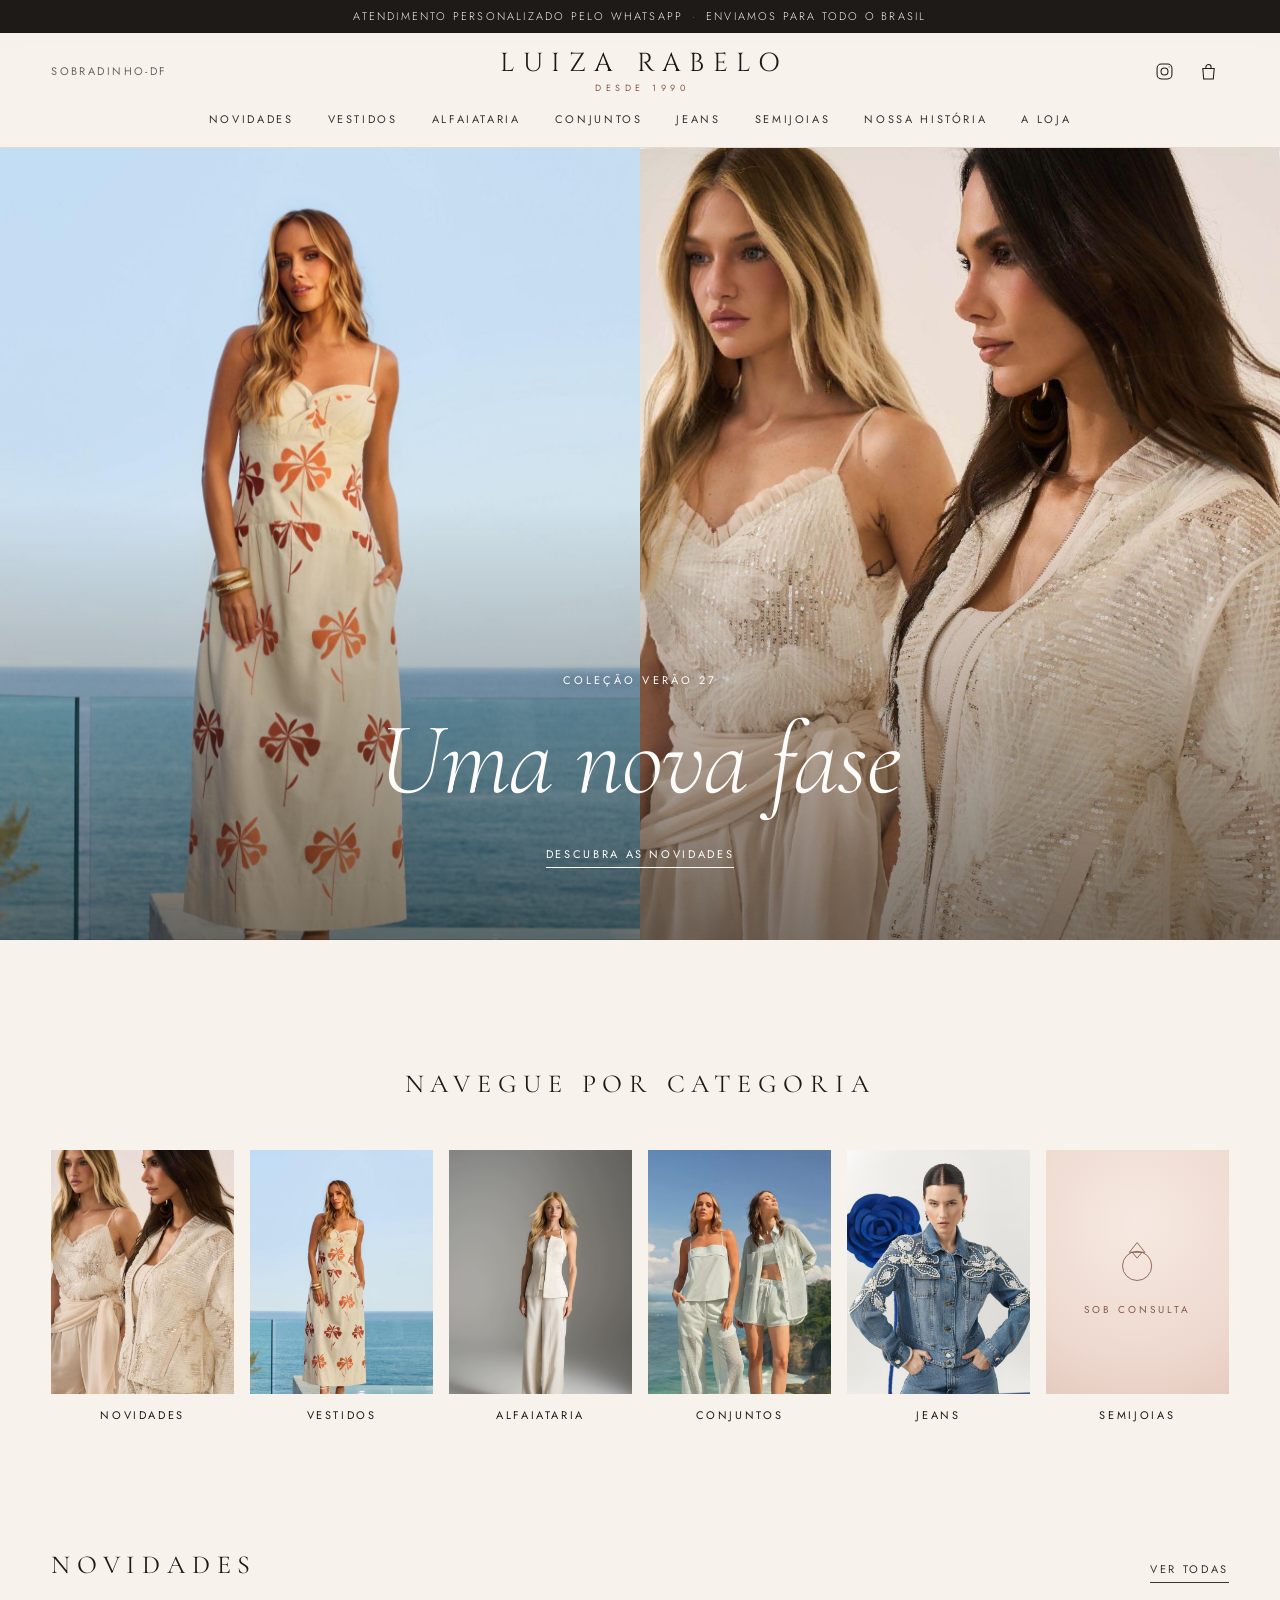
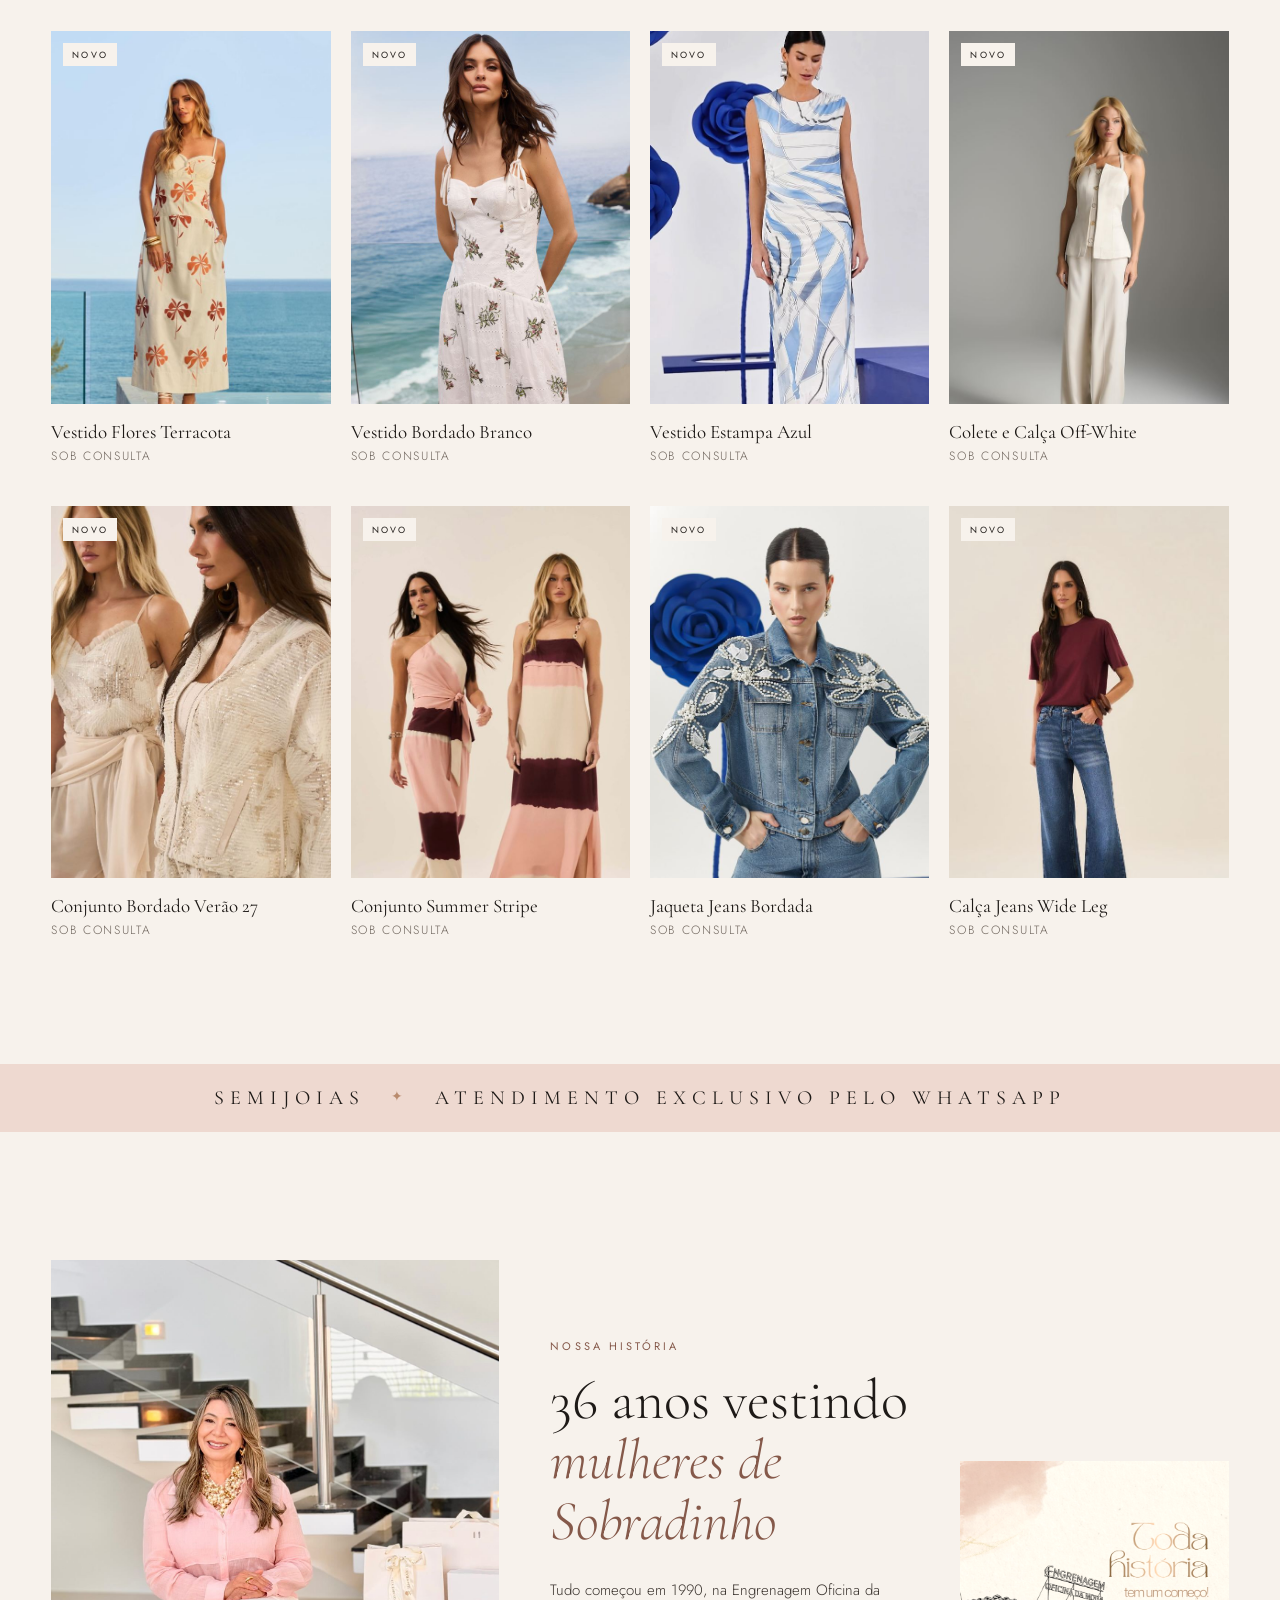
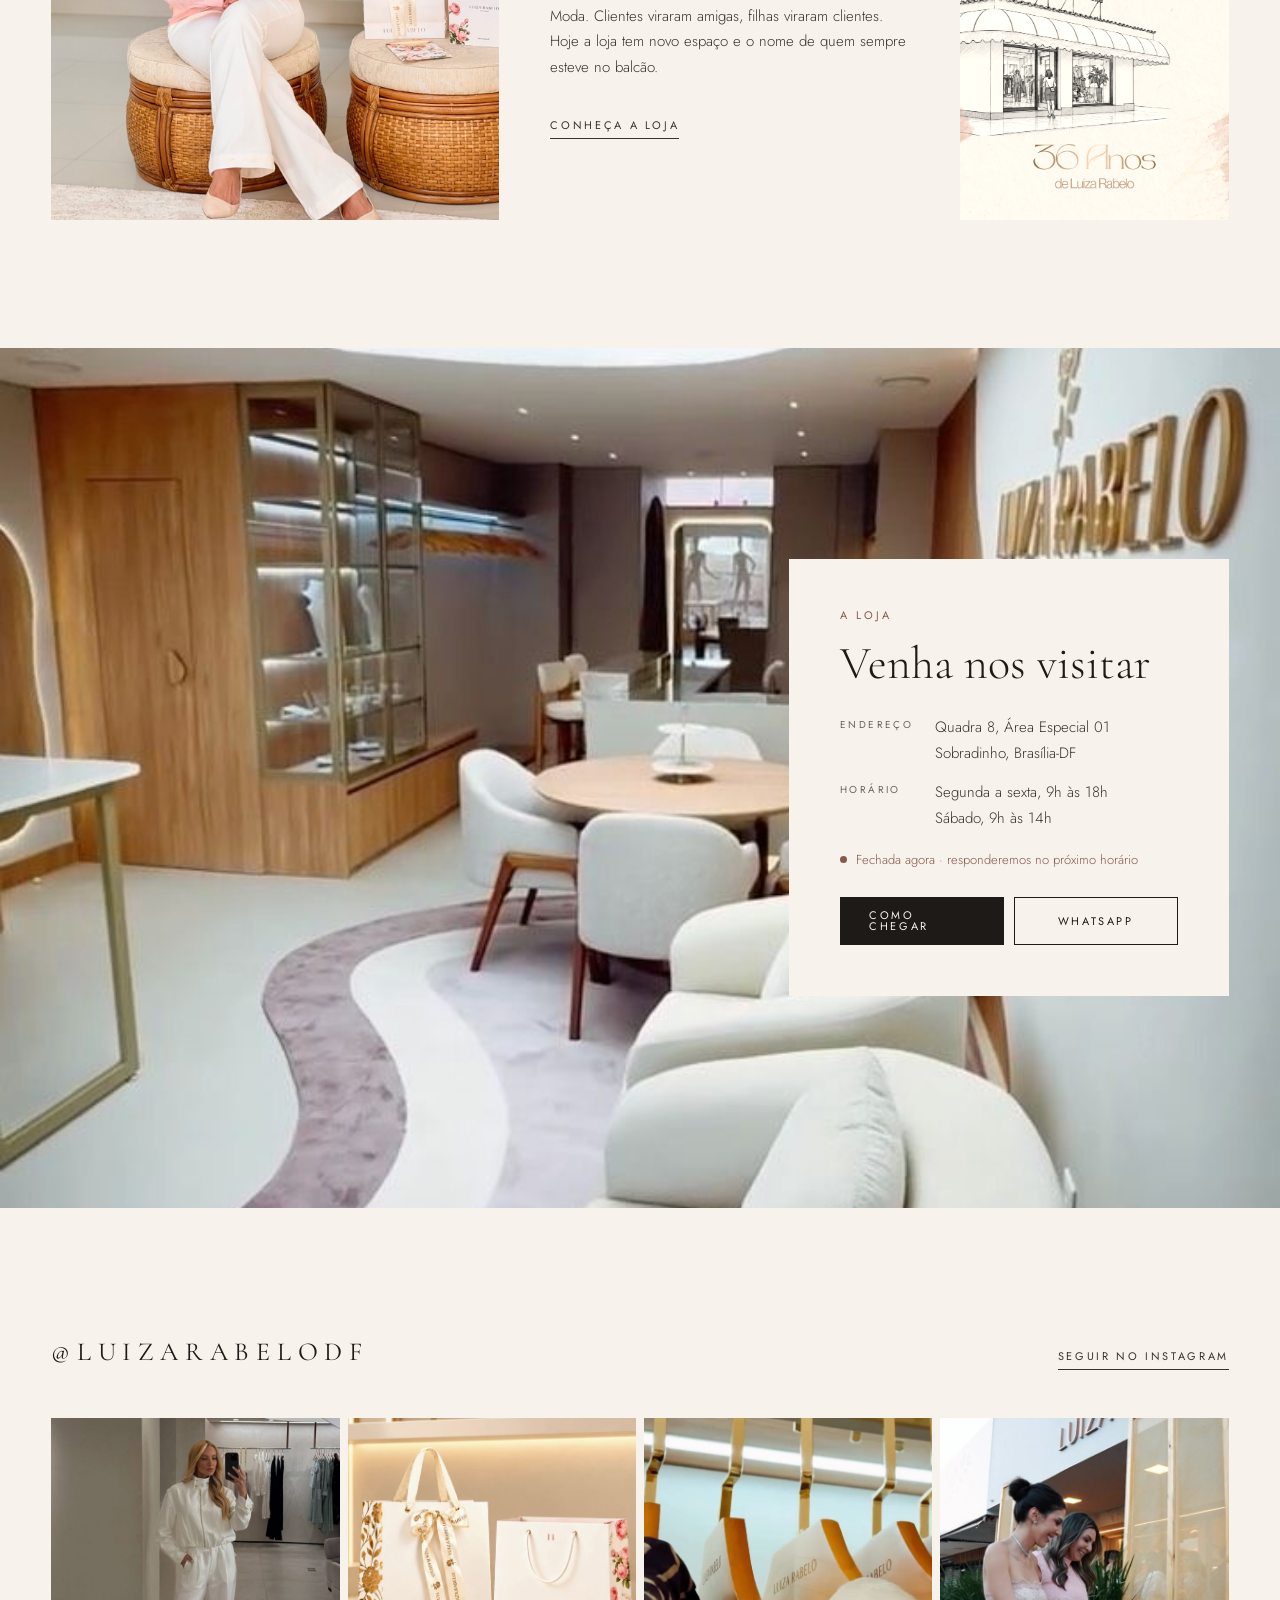
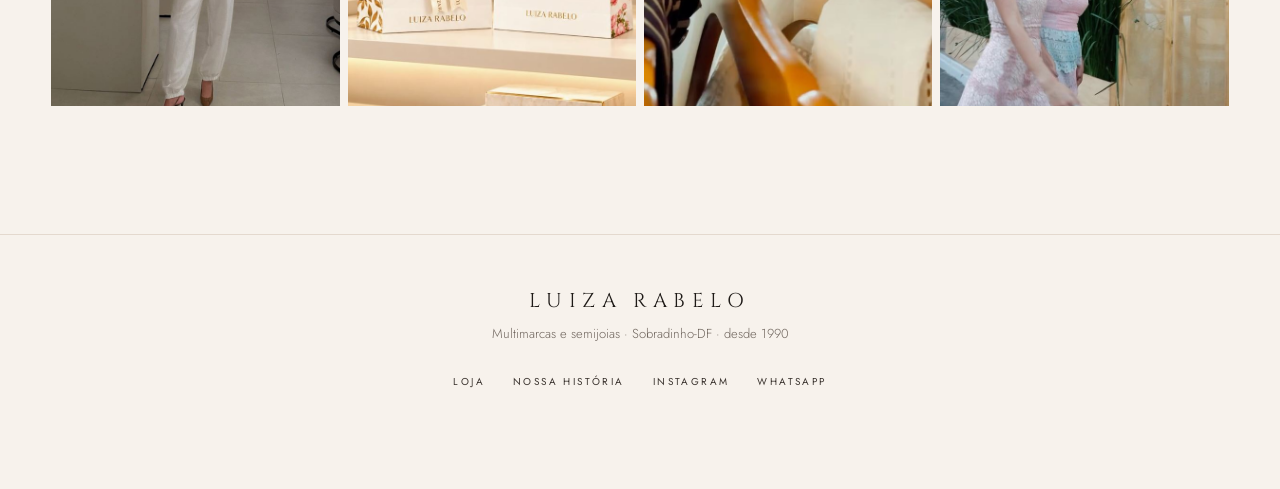
==== index.html @ 03921e7b "Site Luiza Rabelo: home, loja, produto e sacola via WhatsApp Co-Authored-By: Claude Opus 5.5 (1M con" ====
<!doctype html>
<html lang="pt-BR">
<head>
  <meta charset="utf-8">
  <meta name="viewport" content="width=device-width, initial-scale=1">
  <title>Luiza Rabelo · Moda feminina e semijoias em Sobradinho-DF</title>
  <meta name="description" content="Multimarcas de moda feminina e semijoias em Sobradinho-DF há 36 anos. Escolha suas peças e finalize com atendimento pelo WhatsApp. Enviamos para todo o Brasil.">
  <meta name="theme-color" content="#F7F2EC">
  <link rel="canonical" href="https://luiza-rabelo.vercel.app/">
  <meta property="og:type" content="website">
  <meta property="og:title" content="Luiza Rabelo · Uma nova fase, a mesma essência">
  <meta property="og:description" content="Moda feminina multimarcas e semijoias em Sobradinho-DF, desde 1990.">
  <meta property="og:url" content="https://luiza-rabelo.vercel.app/">
  <meta property="og:locale" content="pt_BR">
  <meta property="og:site_name" content="Luiza Rabelo">
  <meta property="og:image" content="https://luiza-rabelo.vercel.app/img/fotos/loja-interior-recepcao-logo-nova-fase.jpg">
  <meta property="og:image:alt" content="Recepção da loja Luiza Rabelo com o logo dourado na parede">
  <meta name="twitter:card" content="summary_large_image">
  <link rel="icon" href="img/favicon.svg" type="image/svg+xml">
  <link rel="apple-touch-icon" href="img/fotos/loja-interior-recepcao-logo-nova-fase-m.jpg">
  <link rel="preconnect" href="https://fonts.googleapis.com">
  <link rel="preconnect" href="https://fonts.gstatic.com" crossorigin>
  <link href="https://fonts.googleapis.com/css2?family=Cinzel:wght@400;500&family=Cormorant+Garamond:ital,wght@0,300;0,400;0,500;1,300;1,400&family=Jost:wght@300;400;500&display=swap" rel="stylesheet">
  <link rel="stylesheet" href="css/estilo.css">
  <script type="application/ld+json">
  {"@context":"https://schema.org","@type":"ClothingStore","name":"Luiza Rabelo","telephone":"+55 61 98280-9293",
   "address":{"@type":"PostalAddress","streetAddress":"Quadra 8, Área Especial 01","addressLocality":"Sobradinho","addressRegion":"DF","postalCode":"73005-080","addressCountry":"BR"},
   "openingHours":["Mo-Fr 09:00-18:00","Sa 09:00-14:00"],"sameAs":["https://www.instagram.com/luizarabelodf/"]}
  </script>
</head>
<body data-pagina="home">

<div class="aviso">Atendimento personalizado pelo WhatsApp<span class="aviso-sep">·</span><span class="aviso-extra">Enviamos para todo o Brasil</span></div>

<header class="topo" id="topo">
  <div class="topo-linha">
    <button class="icone menu-btn" id="menuBtn" aria-label="Abrir menu" aria-expanded="false" aria-controls="menu">
      <svg viewBox="0 0 24 24" aria-hidden="true"><path d="M3 7h18M3 12h18M3 17h18"/></svg>
    </button>
    <a class="topo-loja" href="#loja">Sobradinho-DF</a>
    <a href="index.html" class="logo" aria-label="Luiza Rabelo, página inicial">
      <span class="logo-nome">Luiza Rabelo</span>
      <span class="logo-sub">desde 1990</span>
    </a>
    <div class="topo-acoes">
      <a class="icone" href="https://www.instagram.com/luizarabelodf/" target="_blank" rel="noopener" aria-label="Instagram">
        <svg viewBox="0 0 24 24" aria-hidden="true"><rect x="3.5" y="3.5" width="17" height="17" rx="5"/><circle cx="12" cy="12" r="4"/><circle cx="17.3" cy="6.7" r=".6" class="cheio"/></svg>
      </a>
      <button class="icone sacola-btn" data-abrir-sacola aria-label="Abrir sacola">
        <svg viewBox="0 0 24 24" aria-hidden="true"><path d="M5.5 8.5h13l-1 12h-11l-1-12Z"/><path d="M9 8.5V7a3 3 0 0 1 6 0v1.5"/></svg>
        <span class="sacola-qtd" data-sacola-qtd hidden>0</span>
      </button>
    </div>
  </div>
  <nav class="menu" id="menu" aria-label="Principal">
    <a href="loja.html?cat=novidades">Novidades</a>
    <a href="loja.html?cat=vestidos">Vestidos</a>
    <a href="loja.html?cat=alfaiataria">Alfaiataria</a>
    <a href="loja.html?cat=conjuntos">Conjuntos</a>
    <a href="loja.html?cat=jeans">Jeans</a>
    <a href="loja.html?cat=semijoias">Semijoias</a>
    <a href="#historia">Nossa história</a>
    <a href="#loja">A loja</a>
  </nav>
</header>

<main>

  <!-- HERO -->
  <section class="hero" aria-label="Destaque">
    <figure class="hero-foto hero-foto-a">
      <img src="img/fotos/look-vestido-off-white-flores-terracota.jpg" alt="Modelo com vestido off-white de flores terracota em frente ao mar" fetchpriority="high">
    </figure>
    <figure class="hero-foto hero-foto-b">
      <img src="img/fotos/look-colecao-verao27-bordado-offwhite.jpg" alt="Duas modelos com peças bordadas off-white da Coleção Verão 27">
    </figure>
    <div class="hero-txt">
      <p class="sobretitulo">Coleção Verão 27</p>
      <h1>Uma nova fase</h1>
      <a class="link-linha claro" href="loja.html?cat=novidades">Descubra as novidades</a>
    </div>
  </section>

  <!-- CATEGORIAS -->
  <section class="secao" aria-labelledby="t-categorias">
    <h2 class="titulo-secao" id="t-categorias">Navegue por categoria</h2>
    <div class="categorias" data-categorias></div>
  </section>

  <!-- NOVIDADES -->
  <section class="secao secao-novidades" aria-labelledby="t-novidades">
    <div class="cabeca-secao">
      <h2 class="titulo-secao" id="t-novidades">Novidades</h2>
      <a class="link-linha" href="loja.html?cat=novidades">Ver todas</a>
    </div>
    <div class="grade" data-grade="novidades" data-limite="8"></div>
  </section>

  <!-- FAIXA -->
  <a class="faixa" href="loja.html?cat=semijoias">
    <span>Semijoias</span><span class="faixa-ponto">✦</span><span>Atendimento exclusivo pelo WhatsApp</span>
  </a>

  <!-- HISTÓRIA -->
  <section class="historia" id="historia" aria-labelledby="t-historia">
    <figure class="historia-foto">
      <img src="img/fotos/luiza-retrato-escada-loja.jpg" alt="Luiza Rabelo sentada na escada da loja nova" loading="lazy">
    </figure>
    <div class="historia-txt">
      <p class="sobretitulo">Nossa história</p>
      <h2>36 anos vestindo<br><em>mulheres de Sobradinho</em></h2>
      <p>Tudo começou em 1990, na Engrenagem Oficina da Moda. Clientes viraram amigas, filhas viraram clientes. Hoje a loja tem novo espaço e o nome de quem sempre esteve no balcão.</p>
      <a class="link-linha" href="#loja">Conheça a loja</a>
    </div>
    <figure class="historia-desenho">
      <img src="img/fotos/36-anos-ilustracao-fachada-antiga.jpg" alt="Ilustração da fachada antiga da Engrenagem Oficina da Moda" loading="lazy">
    </figure>
  </section>

  <!-- A LOJA -->
  <section class="loja" id="loja" aria-labelledby="t-loja">
    <figure class="loja-foto">
      <img src="img/fotos/loja-interior-salao-sofa-curvo.jpg" alt="Salão da loja nova com sofá curvo e mesa de madeira" loading="lazy">
    </figure>
    <div class="loja-cartao">
      <p class="sobretitulo">A loja</p>
      <h2 id="t-loja">Venha nos visitar</h2>
      <dl class="loja-dados">
        <dt>Endereço</dt><dd>Quadra 8, Área Especial 01<br>Sobradinho, Brasília-DF</dd>
        <dt>Horário</dt><dd>Segunda a sexta, 9h às 18h<br>Sábado, 9h às 14h</dd>
      </dl>
      <p class="loja-status" data-status-loja></p>
      <div class="loja-links">
        <a class="botao" href="https://www.google.com/maps/search/?api=1&amp;query=Luiza+Rabelo+Quadra+8+Sobradinho+DF" target="_blank" rel="noopener">Como chegar</a>
        <a class="botao botao-linha" href="#" data-whats="Olá! Vim pelo site e gostaria de atendimento.">WhatsApp</a>
      </div>
    </div>
  </section>

  <!-- INSTAGRAM -->
  <section class="secao insta" aria-labelledby="t-insta">
    <div class="cabeca-secao">
      <h2 class="titulo-secao" id="t-insta">@luizarabelodf</h2>
      <a class="link-linha" href="https://www.instagram.com/luizarabelodf/" target="_blank" rel="noopener">Seguir no Instagram</a>
    </div>
    <div class="insta-grade">
      <a href="https://www.instagram.com/luizarabelodf/" target="_blank" rel="noopener"><img src="img/fotos/look-total-white-loja-m.jpg" alt="Look total white dentro da loja" loading="lazy"></a>
      <a href="https://www.instagram.com/luizarabelodf/" target="_blank" rel="noopener"><img src="img/fotos/loja-sacolas-embalagens-marca-m.jpg" alt="Sacolas e embalagens da marca" loading="lazy"></a>
      <a href="https://www.instagram.com/luizarabelodf/" target="_blank" rel="noopener"><img src="img/fotos/loja-interior-araras-cabides-madeira-m.jpg" alt="Araras com cabides de madeira" loading="lazy"></a>
      <a href="https://www.instagram.com/luizarabelodf/" target="_blank" rel="noopener"><img src="img/fotos/loja-fachada-nova-clientes-m.jpg" alt="Clientes em frente à fachada nova" loading="lazy"></a>
    </div>
  </section>

</main>

<footer class="rodape">
  <p class="logo-nome">Luiza Rabelo</p>
  <p>Multimarcas e semijoias · Sobradinho-DF · desde 1990</p>
  <nav class="rodape-links" aria-label="Rodapé">
    <a href="loja.html">Loja</a>
    <a href="#historia">Nossa história</a>
    <a href="https://www.instagram.com/luizarabelodf/" target="_blank" rel="noopener">Instagram</a>
    <a href="#" data-whats="Olá! Vim pelo site e gostaria de atendimento.">WhatsApp</a>
  </nav>
</footer>

<a class="whats-fixo" href="#" data-whats="Olá! Vim pelo site e gostaria de atendimento." aria-label="Falar no WhatsApp">
  <svg viewBox="0 0 24 24" aria-hidden="true"><path class="cheio" d="M12 2.2A9.7 9.7 0 0 0 3.6 16.8L2.3 21.7l5-1.3A9.7 9.7 0 1 0 12 2.2Zm0 17.7a8 8 0 0 1-4.1-1.1l-.3-.2-3 .8.8-2.9-.2-.3A8 8 0 1 1 12 19.9Zm4.4-6c-.2-.1-1.4-.7-1.7-.8-.2-.1-.4-.1-.5.1l-.8.9c-.1.2-.3.2-.5.1a6.6 6.6 0 0 1-3.3-2.9c-.2-.4.2-.4.7-1.3.1-.2 0-.3 0-.4l-.8-1.8c-.2-.5-.4-.4-.5-.4h-.5a.9.9 0 0 0-.7.3 2.8 2.8 0 0 0-.9 2.1 4.9 4.9 0 0 0 1 2.6 11.2 11.2 0 0 0 4.3 3.8c1.6.7 2.2.7 3 .6a2.6 2.6 0 0 0 1.7-1.2 2.1 2.1 0 0 0 .2-1.2c-.1-.1-.3-.2-.5-.3Z"/></svg>
</a>

<!-- MODAL DE PRODUTO -->
<div class="modal" id="modalProduto" role="dialog" aria-modal="true" aria-labelledby="mpNome" hidden>
  <div class="modal-fundo" data-fechar></div>
  <div class="modal-caixa">
    <button class="fechar" data-fechar aria-label="Fechar (Esc)">×</button>
    <div class="mp-fotos" data-mp-fotos></div>
    <div class="mp-info">
      <p class="sobretitulo" data-mp-cat></p>
      <h3 id="mpNome" data-mp-nome></h3>
      <p class="mp-preco" data-mp-preco></p>
      <p class="mp-desc" data-mp-desc></p>
      <fieldset class="mp-tamanhos" data-mp-tamanhos>
        <legend>Tamanho</legend>
        <div class="tamanhos" data-mp-lista></div>
        <p class="mp-erro" data-mp-erro hidden>Escolha um tamanho para continuar.</p>
      </fieldset>
      <button class="botao botao-cheio" data-mp-add>Adicionar à sacola</button>
      <a class="link-linha mp-whats" href="#" data-mp-whats>Tirar dúvidas no WhatsApp</a>
    </div>
  </div>
</div>

<!-- SACOLA -->
<aside class="sacola" id="sacola" aria-label="Sacola" hidden>
  <div class="sacola-fundo" data-fechar-sacola></div>
  <div class="sacola-painel">
    <div class="sacola-topo">
      <h3>Sua sacola</h3>
      <button class="fechar" data-fechar-sacola aria-label="Fechar sacola">×</button>
    </div>
    <ul class="sacola-itens" data-sacola-itens></ul>
    <div class="sacola-vazia" data-sacola-vazia>
      <p>Sua sacola está vazia.</p>
      <a class="link-linha" href="loja.html">Ver a loja</a>
    </div>
    <div class="sacola-fim" data-sacola-fim hidden>
      <p class="sacola-nota">Pagamento, frete e disponibilidade são confirmados com a nossa equipe no WhatsApp.</p>
      <button class="botao botao-cheio" data-enviar-pedido>Finalizar pelo WhatsApp</button>
    </div>
  </div>
</aside>

<div class="toast" data-toast role="status" aria-live="polite"></div>

<script src="js/catalogo.js"></script>
<script src="js/site.js"></script>
</body>
</html>
---- css/estilo.css ----
/* =========================================================
   LUIZA RABELO · estilo
   Referências: Vivara (cabeçalho, categorias, faixa rosê),
   Toteme/Sézane (respiro, foto grande), Jacquemus (hero 50/50)
   ========================================================= */

:root {
  --creme: #F7F2EC;
  --creme-2: #F1E9E0;
  --nude: #EED9D0;
  --rose: #B98B6E;
  --rose-esc: #85594A;
  --escuro: #1E1A17;
  --texto: #3A332E;
  --suave: #6F655D;
  --linha: #E4D9CE;
  --branco: #FFFDFB;

  --f-logo: "Cinzel", "Times New Roman", serif;
  --f-titulo: "Cormorant Garamond", Georgia, serif;
  --f-texto: "Jost", "Helvetica Neue", Arial, sans-serif;

  --gutter: clamp(16px, 4vw, 56px);
  --max: 1440px;
  --t: 220ms cubic-bezier(.2, .7, .2, 1);
}

*, *::before, *::after { box-sizing: border-box; }
html { scroll-behavior: smooth; -webkit-text-size-adjust: 100%; }
body {
  margin: 0;
  background: var(--creme);
  color: var(--texto);
  font: 300 15px/1.7 var(--f-texto);
  -webkit-font-smoothing: antialiased;
  overflow-x: hidden;
}
img { display: block; max-width: 100%; }
a { color: inherit; text-decoration: none; }
button { font: inherit; color: inherit; background: none; border: 0; cursor: pointer; padding: 0; }
figure { margin: 0; }
h1, h2, h3 { font-family: var(--f-titulo); font-weight: 300; color: var(--escuro); margin: 0; line-height: 1.08; }
em { font-style: italic; }
:focus-visible { outline: 2px solid var(--rose-esc); outline-offset: 3px; }
.hero :focus-visible, .aviso :focus-visible { outline-color: var(--nude); }
.sr { position: absolute; width: 1px; height: 1px; overflow: hidden; clip: rect(0 0 0 0); }
.cheio { fill: currentColor; stroke: none; }

/* ---------- utilitários ---------- */
.sobretitulo {
  font: 400 11px/1 var(--f-texto);
  letter-spacing: .28em;
  text-transform: uppercase;
  color: var(--rose-esc);
  margin: 0 0 18px;
}
.link-linha {
  display: inline-block;
  font: 400 11px/1 var(--f-texto);
  letter-spacing: .24em;
  text-transform: uppercase;
  padding-bottom: 7px;
  border-bottom: 1px solid currentColor;
  transition: color var(--t), border-color var(--t), letter-spacing var(--t);
}
.link-linha:hover { color: var(--rose); letter-spacing: .28em; }
.link-linha.claro { color: var(--branco); }
.link-linha.claro:hover { color: var(--nude); }

.botao {
  display: inline-flex; align-items: center; justify-content: center;
  min-height: 48px; padding: 0 28px;
  font: 400 11px/1 var(--f-texto); letter-spacing: .24em; text-transform: uppercase;
  background: var(--escuro); color: var(--creme);
  border: 1px solid var(--escuro);
  transition: background var(--t), color var(--t), border-color var(--t);
}
.botao:hover { background: var(--rose-esc); border-color: var(--rose-esc); }
.botao:active { transform: translateY(1px); }
.botao-linha { background: transparent; color: var(--escuro); }
.botao-linha:hover { background: var(--escuro); color: var(--creme); border-color: var(--escuro); }
.botao-cheio { width: 100%; }
.botao[disabled] { opacity: .45; cursor: not-allowed; }

.icone { width: 40px; height: 40px; display: inline-grid; place-items: center; position: relative; color: var(--escuro); transition: color var(--t); }
.icone:hover { color: var(--rose); }
.icone svg { width: 21px; height: 21px; fill: none; stroke: currentColor; stroke-width: 1.2; }

/* ---------- aviso + topo ---------- */
.aviso {
  background: var(--escuro); color: var(--creme);
  text-align: center; font: 300 11px/1 var(--f-texto); letter-spacing: .2em; text-transform: uppercase;
  padding: 11px var(--gutter);
}
.aviso-sep { margin: 0 .8em; color: var(--rose); }

.topo {
  position: sticky; top: 0; z-index: 40;
  background: rgba(247, 242, 236, .94);
  backdrop-filter: saturate(1.2) blur(10px);
  -webkit-backdrop-filter: saturate(1.2) blur(10px);
  border-bottom: 1px solid var(--linha);
}
.topo-linha {
  max-width: var(--max); margin: 0 auto;
  display: grid; grid-template-columns: 1fr auto 1fr; align-items: center;
  padding: 18px var(--gutter) 10px;
}
.topo-loja { justify-self: start; font: 400 11px/1 var(--f-texto); letter-spacing: .22em; text-transform: uppercase; color: var(--suave); }
.topo-loja:hover { color: var(--rose); }
.menu-btn { display: none; justify-self: start; }
.logo { display: flex; flex-direction: column; align-items: center; gap: 6px; }
.logo-nome { font: 400 26px/1 var(--f-logo); letter-spacing: .32em; text-transform: uppercase; color: var(--escuro); margin-right: -.32em; }
.logo-sub { font: 400 9px/1 var(--f-texto); letter-spacing: .5em; text-transform: uppercase; color: var(--rose-esc); margin-right: -.5em; }
.topo-acoes { justify-self: end; display: flex; gap: 4px; }
.sacola-qtd {
  position: absolute; top: 4px; right: 2px; min-width: 16px; height: 16px; padding: 0 4px;
  border-radius: 8px; background: var(--rose); color: #fff; font: 500 10px/16px var(--f-texto); text-align: center;
}
.sacola-qtd.pulo { animation: pulo 400ms ease; }
@keyframes pulo { 40% { transform: scale(1.35); } }

.menu {
  max-width: var(--max); margin: 0 auto;
  display: flex; justify-content: center; flex-wrap: wrap; gap: 6px 34px;
  padding: 6px var(--gutter) 16px;
}
.menu a {
  font: 400 11px/1 var(--f-texto); letter-spacing: .24em; text-transform: uppercase; color: var(--texto);
  padding: 6px 0; position: relative;
}
.menu a::after { content: ""; position: absolute; left: 0; right: 0; bottom: 0; height: 1px; background: var(--rose); transform: scaleX(0); transition: transform var(--t); }
.menu a:hover, .menu a[aria-current="page"] { color: var(--escuro); }
.menu a:hover::after, .menu a[aria-current="page"]::after { transform: scaleX(1); }

/* ---------- hero ---------- */
.hero { position: relative; display: grid; grid-template-columns: 1fr 1fr; height: min(88vh, 900px); min-height: 560px; background: var(--escuro); }
.hero-foto { overflow: hidden; }
.hero-foto img { width: 100%; height: 100%; object-fit: cover; animation: respira 18s ease-out both; }
.hero-foto-a img { object-position: 50% 30%; }
.hero-foto-b img { object-position: 50% 0%; animation-delay: .2s; }
@keyframes respira { from { transform: scale(1.06); } to { transform: scale(1); } }
.hero::after { content: ""; position: absolute; inset: 0; background: linear-gradient(180deg, rgba(30,26,23,0) 45%, rgba(30,26,23,.55) 100%); pointer-events: none; }
.hero-txt {
  position: absolute; left: 0; right: 0; bottom: clamp(40px, 8vh, 88px); z-index: 2;
  text-align: center; color: var(--branco); padding: 0 var(--gutter);
  animation: sobe 1.1s .3s cubic-bezier(.2,.7,.2,1) both;
}
.hero-txt .sobretitulo { color: var(--branco); text-shadow: 0 1px 14px rgba(30,26,23,.5); }
.hero-txt h1 { color: var(--branco); font-size: clamp(52px, 8vw, 120px); font-style: italic; font-weight: 300; letter-spacing: -.01em; margin-bottom: 26px; }
@keyframes sobe { from { opacity: 0; transform: translateY(18px); } to { opacity: 1; transform: none; } }

/* ---------- seções ---------- */
.secao { max-width: var(--max); margin: 0 auto; padding: clamp(64px, 10vw, 128px) var(--gutter) 0; }
.titulo-secao {
  font: 400 clamp(20px, 2.2vw, 26px)/1.2 var(--f-titulo);
  letter-spacing: .26em; text-transform: uppercase; color: var(--escuro); text-align: center; margin-bottom: clamp(32px, 4vw, 52px);
}
.cabeca-secao { display: flex; align-items: baseline; justify-content: space-between; gap: 24px; margin-bottom: clamp(28px, 4vw, 48px); }
.cabeca-secao .titulo-secao { margin: 0; text-align: left; }

/* categorias (estilo Vivara: foto + nome abaixo) */
.categorias { display: grid; grid-template-columns: repeat(6, 1fr); gap: 16px; }
.categoria { display: block; text-align: center; }
.categoria-foto { aspect-ratio: 3 / 4; overflow: hidden; background: var(--creme-2); }
.categoria-foto img { width: 100%; height: 100%; object-fit: cover; object-position: 50% 22%; transition: transform 900ms cubic-bezier(.2,.7,.2,1); }
.categoria:hover .categoria-foto img { transform: scale(1.05); }
.categoria-nome { display: block; margin-top: 16px; font: 400 11px/1 var(--f-texto); letter-spacing: .24em; text-transform: uppercase; color: var(--escuro); transition: color var(--t); }
.categoria:hover .categoria-nome { color: var(--rose); }

/* placeholder de semijoia */
.joia-vazia {
  width: 100%; height: 100%; display: grid; place-items: center; align-content: center; gap: 14px;
  background: radial-gradient(120% 90% at 50% 30%, #F6E9E1 0%, var(--nude) 60%, #E2C6B8 100%);
  color: var(--rose-esc);
}
.joia-vazia svg { width: 34%; max-width: 92px; fill: none; stroke: currentColor; stroke-width: .9; }
.joia-vazia span { font: 400 10px/1 var(--f-texto); letter-spacing: .3em; text-transform: uppercase; }

/* grade de produtos */
.grade { display: grid; grid-template-columns: repeat(4, 1fr); gap: 44px 20px; }
.produto { position: relative; }
.produto-midia { position: relative; }
.produto-link { display: block; text-align: left; width: 100%; }
.produto-foto { display: block; width: 100%; position: relative; aspect-ratio: 3 / 4; overflow: hidden; background: var(--creme-2); }
.produto-foto img, .produto-foto .joia-vazia { position: absolute; inset: 0; width: 100%; height: 100%; object-fit: cover; object-position: 50% 20%; transition: opacity 600ms ease, transform 900ms cubic-bezier(.2,.7,.2,1); }
.produto-foto .foto-2 { opacity: 0; }
.produto:hover .produto-foto .foto-2 { opacity: 1; }
.produto:hover .produto-foto img { transform: scale(1.03); }
.selo { position: absolute; top: 12px; left: 12px; z-index: 2; background: var(--creme); color: var(--escuro); font: 400 9px/1 var(--f-texto); letter-spacing: .24em; text-transform: uppercase; padding: 7px 9px; }
.produto-add {
  position: absolute; left: 12px; right: 12px; bottom: 12px; z-index: 2;
  min-height: 42px; background: rgba(255,253,251,.94); color: var(--escuro);
  font: 400 10px/1 var(--f-texto); letter-spacing: .24em; text-transform: uppercase;
  opacity: 0; transform: translateY(8px); transition: opacity var(--t), transform var(--t), background var(--t), color var(--t);
}
.produto:hover .produto-add, .produto-add:focus-visible { opacity: 1; transform: none; }
.produto-add:hover { background: var(--escuro); color: var(--creme); }
.produto-nome { display: block; margin-top: 16px; font: 400 19px/1.25 var(--f-titulo); color: var(--escuro); }
.produto-preco { display: block; margin-top: 6px; font: 300 12px/1 var(--f-texto); letter-spacing: .14em; text-transform: uppercase; color: var(--suave); }

/* faixa rosê (Vivara) */
.faixa {
  display: flex; justify-content: center; align-items: center; flex-wrap: wrap; gap: 10px 26px;
  margin-top: clamp(64px, 10vw, 128px); background: var(--nude); color: var(--escuro);
  padding: 22px var(--gutter);
  font: 400 clamp(15px, 1.6vw, 20px)/1.2 var(--f-titulo); letter-spacing: .3em; text-transform: uppercase;
  transition: background var(--t);
}
.faixa:hover { background: #E8CFC4; }
.faixa-ponto { color: var(--rose); font-size: .7em; }

/* história (Jacquemus 50/50) */
.historia {
  max-width: var(--max); margin: 0 auto; padding: clamp(64px, 10vw, 128px) var(--gutter) 0;
  display: grid; grid-template-columns: 5fr 4fr 3fr; gap: clamp(24px, 4vw, 64px); align-items: center;
}
.historia-foto img { width: 100%; aspect-ratio: 4 / 5; object-fit: cover; object-position: 50% 30%; }
.historia-txt h2 { font-size: clamp(36px, 4.4vw, 60px); margin-bottom: 26px; }
.historia-txt h2 em { color: var(--rose-esc); }
.historia-txt p:not(.sobretitulo) { max-width: 40ch; margin: 0 0 32px; color: var(--texto); }
.historia-desenho { align-self: end; }
.historia-desenho img { width: 100%; aspect-ratio: 3 / 4; object-fit: cover; object-position: 50% 45%; filter: sepia(.15); }

/* a loja */
.loja { position: relative; margin-top: clamp(64px, 10vw, 128px); min-height: 640px; display: grid; }
.loja-foto { grid-area: 1 / 1; }
.loja-foto img { width: 100%; height: 100%; min-height: 640px; max-height: 860px; object-fit: cover; }
.loja-cartao {
  grid-area: 1 / 1; align-self: center; justify-self: end; z-index: 1;
  width: min(440px, calc(100% - 2 * var(--gutter))); margin-right: var(--gutter);
  background: var(--creme); padding: clamp(32px, 4vw, 52px);
}
.loja-cartao h2 { font-size: clamp(34px, 3.6vw, 48px); margin-bottom: 26px; }
.loja-dados { display: grid; grid-template-columns: auto 1fr; gap: 14px 22px; margin: 0 0 18px; }
.loja-dados dt { font: 400 10px/1.9 var(--f-texto); letter-spacing: .24em; text-transform: uppercase; color: var(--suave); }
.loja-dados dd { margin: 0; }
.loja-status { margin: 0 0 26px; font-size: 13px; color: var(--rose-esc); min-height: 1.7em; }
.loja-status::before { content: ""; display: inline-block; width: 7px; height: 7px; border-radius: 50%; background: currentColor; margin-right: 9px; vertical-align: 1px; }
.loja-status:empty::before { display: none; }
.loja-links { display: flex; gap: 10px; flex-wrap: wrap; }
.loja-links .botao { flex: 1 1 140px; }

/* instagram */
.insta-grade { display: grid; grid-template-columns: repeat(4, 1fr); gap: 8px; }
.insta-grade a { overflow: hidden; aspect-ratio: 1; display: block; }
.insta-grade img { width: 100%; height: 100%; object-fit: cover; transition: transform 900ms cubic-bezier(.2,.7,.2,1), opacity var(--t); }
.insta-grade a:hover img { transform: scale(1.05); opacity: .9; }

/* rodapé */
.rodape { margin-top: clamp(64px, 10vw, 128px); border-top: 1px solid var(--linha); padding: 56px var(--gutter) 96px; text-align: center; color: var(--suave); font-size: 13px; }
.rodape .logo-nome { display: block; font-size: 20px; margin-bottom: 12px; }
.rodape p { margin: 0; }
.rodape-links { display: flex; justify-content: center; flex-wrap: wrap; gap: 8px 28px; margin-top: 26px; }
.rodape-links a { font: 400 10px/1 var(--f-texto); letter-spacing: .24em; text-transform: uppercase; color: var(--texto); padding: 6px 0; }
.rodape-links a:hover { color: var(--rose); }

/* whatsapp fixo (mobile) */
.whats-fixo {
  position: fixed; right: 18px; bottom: 18px; z-index: 30;
  width: 54px; height: 54px; border-radius: 50%; display: none; place-items: center;
  background: var(--escuro); color: var(--creme); box-shadow: 0 10px 30px rgba(30,26,23,.25);
}
.whats-fixo svg { width: 26px; height: 26px; }

/* ---------- página loja ---------- */
.pagina-loja { max-width: var(--max); margin: 0 auto; padding: 0 var(--gutter); }
.loja-cabeca { text-align: center; padding: clamp(48px, 7vw, 96px) 0 clamp(28px, 4vw, 48px); }
.loja-cabeca h1 { font-size: clamp(44px, 6vw, 84px); font-style: italic; margin-bottom: 18px; }
.loja-sub { margin: 0 auto; max-width: 52ch; color: var(--suave); }
.filtros {
  position: sticky; top: var(--altura-topo, 120px); z-index: 20;
  display: flex; align-items: center; justify-content: space-between; gap: 18px;
  background: var(--creme); border-top: 1px solid var(--linha); border-bottom: 1px solid var(--linha);
  padding: 12px 0; margin-bottom: 40px;
}
.filtros-cats { display: flex; gap: 6px; overflow-x: auto; scrollbar-width: none; }
.filtros-cats::-webkit-scrollbar { display: none; }
.filtro {
  flex: none; min-height: 38px; padding: 0 16px; border: 1px solid transparent;
  font: 400 10px/1 var(--f-texto); letter-spacing: .22em; text-transform: uppercase; color: var(--texto);
  transition: border-color var(--t), color var(--t), background var(--t);
}
.filtro:hover { color: var(--rose); }
.filtro[aria-pressed="true"] { border-color: var(--escuro); color: var(--escuro); }
.filtros-direita { display: flex; align-items: center; gap: 18px; flex: none; }
.filtros-qtd { font-size: 12px; color: var(--suave); white-space: nowrap; }
.ordenar select {
  appearance: none; -webkit-appearance: none; min-height: 38px; padding: 0 30px 0 12px; cursor: pointer;
  border: 1px solid var(--linha); background: var(--creme) url("data:image/svg+xml,%3Csvg xmlns='http://www.w3.org/2000/svg' viewBox='0 0 10 6'%3E%3Cpath d='M1 1l4 4 4-4' fill='none' stroke='%231E1A17'/%3E%3C/svg%3E") no-repeat right 11px center / 9px;
  font: 400 10px/1 var(--f-texto); letter-spacing: .18em; text-transform: uppercase; color: var(--escuro);
}
.grade-loja { grid-template-columns: repeat(4, 1fr); }
.grade.entrando .produto { animation: sobe 600ms cubic-bezier(.2,.7,.2,1) both; }
.vazio { text-align: center; padding: clamp(48px, 8vw, 96px) 0 clamp(24px, 4vw, 48px); color: var(--suave); }
.vazio h2 { font-size: clamp(32px, 4vw, 48px); font-style: italic; margin-bottom: 16px; }
.vazio p { max-width: 44ch; margin: 0 auto 32px; }

/* ---------- modal produto ---------- */
.modal { position: fixed; inset: 0; z-index: 60; display: grid; place-items: center; padding: 24px; }
.modal[hidden], .sacola[hidden] { display: none; }
.modal-fundo, .sacola-fundo { position: absolute; inset: 0; background: rgba(30,26,23,.45); animation: aparece 250ms ease both; }
@keyframes aparece { from { opacity: 0; } }
.modal-caixa {
  position: relative; width: min(1080px, 100%); max-height: calc(100vh - 48px); overflow: auto;
  background: var(--creme); display: grid; grid-template-columns: 1.15fr 1fr;
  animation: sobe 350ms cubic-bezier(.2,.7,.2,1) both;
}
.fechar { position: absolute; top: 10px; right: 12px; z-index: 3; width: 44px; height: 44px; font: 300 30px/1 var(--f-titulo); color: var(--escuro); }
.modal-caixa > .fechar { background: rgba(247,242,236,.88); border-radius: 50%; }
.fechar:hover { color: var(--rose); }
.mp-fotos { display: flex; overflow-x: auto; scroll-snap-type: x mandatory; scrollbar-width: none; background: var(--creme-2); }
.mp-fotos::-webkit-scrollbar { display: none; }
.mp-fotos img, .mp-fotos .joia-vazia { flex: 0 0 100%; width: 100%; aspect-ratio: 3 / 4; object-fit: cover; object-position: 50% 20%; scroll-snap-align: start; }
.mp-info { padding: clamp(32px, 4vw, 56px); display: flex; flex-direction: column; justify-content: center; }
.mp-info h3 { font-size: clamp(32px, 3.2vw, 44px); margin-bottom: 10px; }
.mp-preco { margin: 0 0 22px; font-size: 12px; letter-spacing: .16em; text-transform: uppercase; color: var(--suave); }
.mp-desc { margin: 0 0 28px; }
.mp-tamanhos { border: 0; padding: 0; margin: 0 0 26px; }
.mp-tamanhos legend { font: 400 10px/1 var(--f-texto); letter-spacing: .24em; text-transform: uppercase; color: var(--suave); margin-bottom: 12px; padding: 0; }
.tamanhos { display: flex; flex-wrap: wrap; gap: 8px; }
.tamanho { min-width: 46px; height: 42px; padding: 0 10px; border: 1px solid var(--linha); font-size: 12px; letter-spacing: .08em; transition: border-color var(--t), background var(--t), color var(--t); }
.tamanho:hover { border-color: var(--escuro); }
.tamanho[aria-pressed="true"] { background: var(--escuro); border-color: var(--escuro); color: var(--creme); }
.mp-erro { margin: 10px 0 0; font-size: 12px; color: #A0473A; }
.mp-whats { align-self: center; margin-top: 22px; }

/* ---------- sacola ---------- */
.sacola { position: fixed; inset: 0; z-index: 70; }
.sacola-painel {
  position: absolute; top: 0; right: 0; bottom: 0; width: min(420px, 100%);
  background: var(--creme); display: flex; flex-direction: column;
  animation: desliza 320ms cubic-bezier(.2,.7,.2,1) both;
}
@keyframes desliza { from { transform: translateX(100%); } }
.sacola-topo { display: flex; align-items: center; justify-content: space-between; padding: 22px 24px; border-bottom: 1px solid var(--linha); }
.sacola-topo h3 { font: 400 13px/1 var(--f-texto); letter-spacing: .26em; text-transform: uppercase; }
.sacola-topo .fechar { position: static; }
.sacola-itens { list-style: none; margin: 0; padding: 8px 24px; overflow: auto; flex: 1; }
.sacola-item { display: grid; grid-template-columns: 76px 1fr auto; gap: 16px; padding: 18px 0; border-bottom: 1px solid var(--linha); align-items: start; }
.sacola-item img, .sacola-item .joia-vazia { width: 76px; aspect-ratio: 3 / 4; object-fit: cover; object-position: 50% 20%; }
.sacola-item .joia-vazia svg { width: 50%; }
.sacola-item .joia-vazia span { display: none; }
.si-nome { font: 400 18px/1.2 var(--f-titulo); color: var(--escuro); margin: 0 0 4px; }
.si-det { font-size: 12px; color: var(--suave); margin: 0 0 10px; }
.qtd { display: inline-flex; border: 1px solid var(--linha); }
.qtd button { width: 36px; height: 36px; }
.qtd button:hover { color: var(--rose); }
.qtd span { min-width: 26px; text-align: center; font-size: 13px; line-height: 36px; }
.si-remover { padding: 6px 0; font-size: 10px; letter-spacing: .2em; text-transform: uppercase; color: var(--suave); }
.si-remover:hover { color: #A0473A; }
.sacola-vazia { flex: 1; display: grid; place-content: center; gap: 22px; text-align: center; padding: 24px; color: var(--suave); }
.sacola-vazia p { margin: 0; font: italic 300 28px/1.2 var(--f-titulo); color: var(--escuro); }
.sacola-vazia[hidden], .sacola-fim[hidden] { display: none; }
.sacola-fim { padding: 20px 24px 28px; border-top: 1px solid var(--linha); }
.sacola-nota { font-size: 12px; color: var(--suave); margin: 0 0 16px; }

/* toast */
.toast {
  position: fixed; left: 50%; bottom: 28px; z-index: 80; transform: translate(-50%, 20px);
  background: var(--escuro); color: var(--creme); padding: 14px 22px; font-size: 12px; letter-spacing: .12em;
  opacity: 0; pointer-events: none; transition: opacity var(--t), transform var(--t); white-space: nowrap;
}
.toast.visivel { opacity: 1; transform: translate(-50%, 0); }

/* revelar ao rolar */
.revelar { opacity: 0; transform: translateY(24px); transition: opacity 900ms ease, transform 900ms cubic-bezier(.2,.7,.2,1); }
.revelar.visto { opacity: 1; transform: none; }

/* ---------- responsivo ---------- */
@media (max-width: 1100px) {
  .categorias { grid-template-columns: repeat(3, 1fr); gap: 28px 14px; }
  .grade, .grade-loja { grid-template-columns: repeat(3, 1fr); }
  .historia { grid-template-columns: 1fr 1fr; }
  .historia-desenho { display: none; }
}

@media (max-width: 860px) {
  .topo-loja { display: none; }
  .menu-btn { display: inline-grid; }
  .topo-linha { padding: 12px var(--gutter); }
  .logo-nome { font-size: 19px; }
  .logo-sub { font-size: 8px; }
  .menu {
    display: none; flex-direction: column; align-items: center; gap: 0;
    padding: 8px var(--gutter) 22px; border-top: 1px solid var(--linha);
  }
  .menu.aberto { display: flex; }
  .menu a { padding: 13px 0; font-size: 12px; }
  .hero { grid-template-columns: 1fr; height: calc(100svh - 110px); min-height: 520px; max-height: 760px; }
  .hero-foto-b { display: none; }
  .historia { grid-template-columns: 1fr; }
  .historia-foto img { aspect-ratio: 4 / 5; }
  .modal { padding: 0; place-items: end stretch; }
  .modal-caixa { grid-template-columns: 1fr; max-height: 94vh; width: 100%; }
  .mp-fotos img, .mp-fotos .joia-vazia { aspect-ratio: 4 / 5; }
  .whats-fixo { display: grid; }
  .filtros { flex-direction: column; align-items: stretch; gap: 10px; top: var(--altura-topo, 64px); }
  .filtros-direita { justify-content: space-between; }
}

@media (max-width: 600px) {
  body { font-size: 14px; }
  .aviso { font-size: 9px; letter-spacing: .14em; }
  .aviso-sep, .aviso-extra { display: none; }
  .logo-nome { font-size: 16px; letter-spacing: .24em; margin-right: -.24em; }
  .logo-sub { letter-spacing: .4em; margin-right: -.4em; }
  .loja-links .botao { flex-basis: 100%; }
  .categorias { grid-template-columns: repeat(2, 1fr); }
  .grade, .grade-loja { grid-template-columns: repeat(2, 1fr); gap: 32px 10px; }
  .produto-nome { font-size: 16px; }
  .produto-preco { font-size: 10px; }
  .produto-add { opacity: 1; transform: none; left: auto; right: 8px; bottom: 8px; width: 38px; min-height: 38px; font-size: 0; letter-spacing: 0; border-radius: 50%; }
  .produto-add::before { content: "+"; font: 300 22px/1 var(--f-titulo); }
  .cabeca-secao { flex-direction: column; align-items: center; gap: 14px; }
  .cabeca-secao .titulo-secao { text-align: center; }
  .faixa { gap: 6px 14px; letter-spacing: .2em; font-size: 13px; }
  .loja { min-height: 0; }
  .loja-foto img { min-height: 0; aspect-ratio: 4 / 5; }
  .loja-cartao { grid-area: auto; margin: -64px auto 0; width: calc(100% - 2 * var(--gutter)); position: relative; }
  .insta-grade { grid-template-columns: repeat(2, 1fr); }
  .toast { white-space: normal; width: calc(100% - 32px); text-align: center; }
}

@media (prefers-reduced-motion: reduce) {
  *, *::before, *::after { animation-duration: 1ms !important; transition-duration: 1ms !important; }
  .revelar { opacity: 1; transform: none; }
}
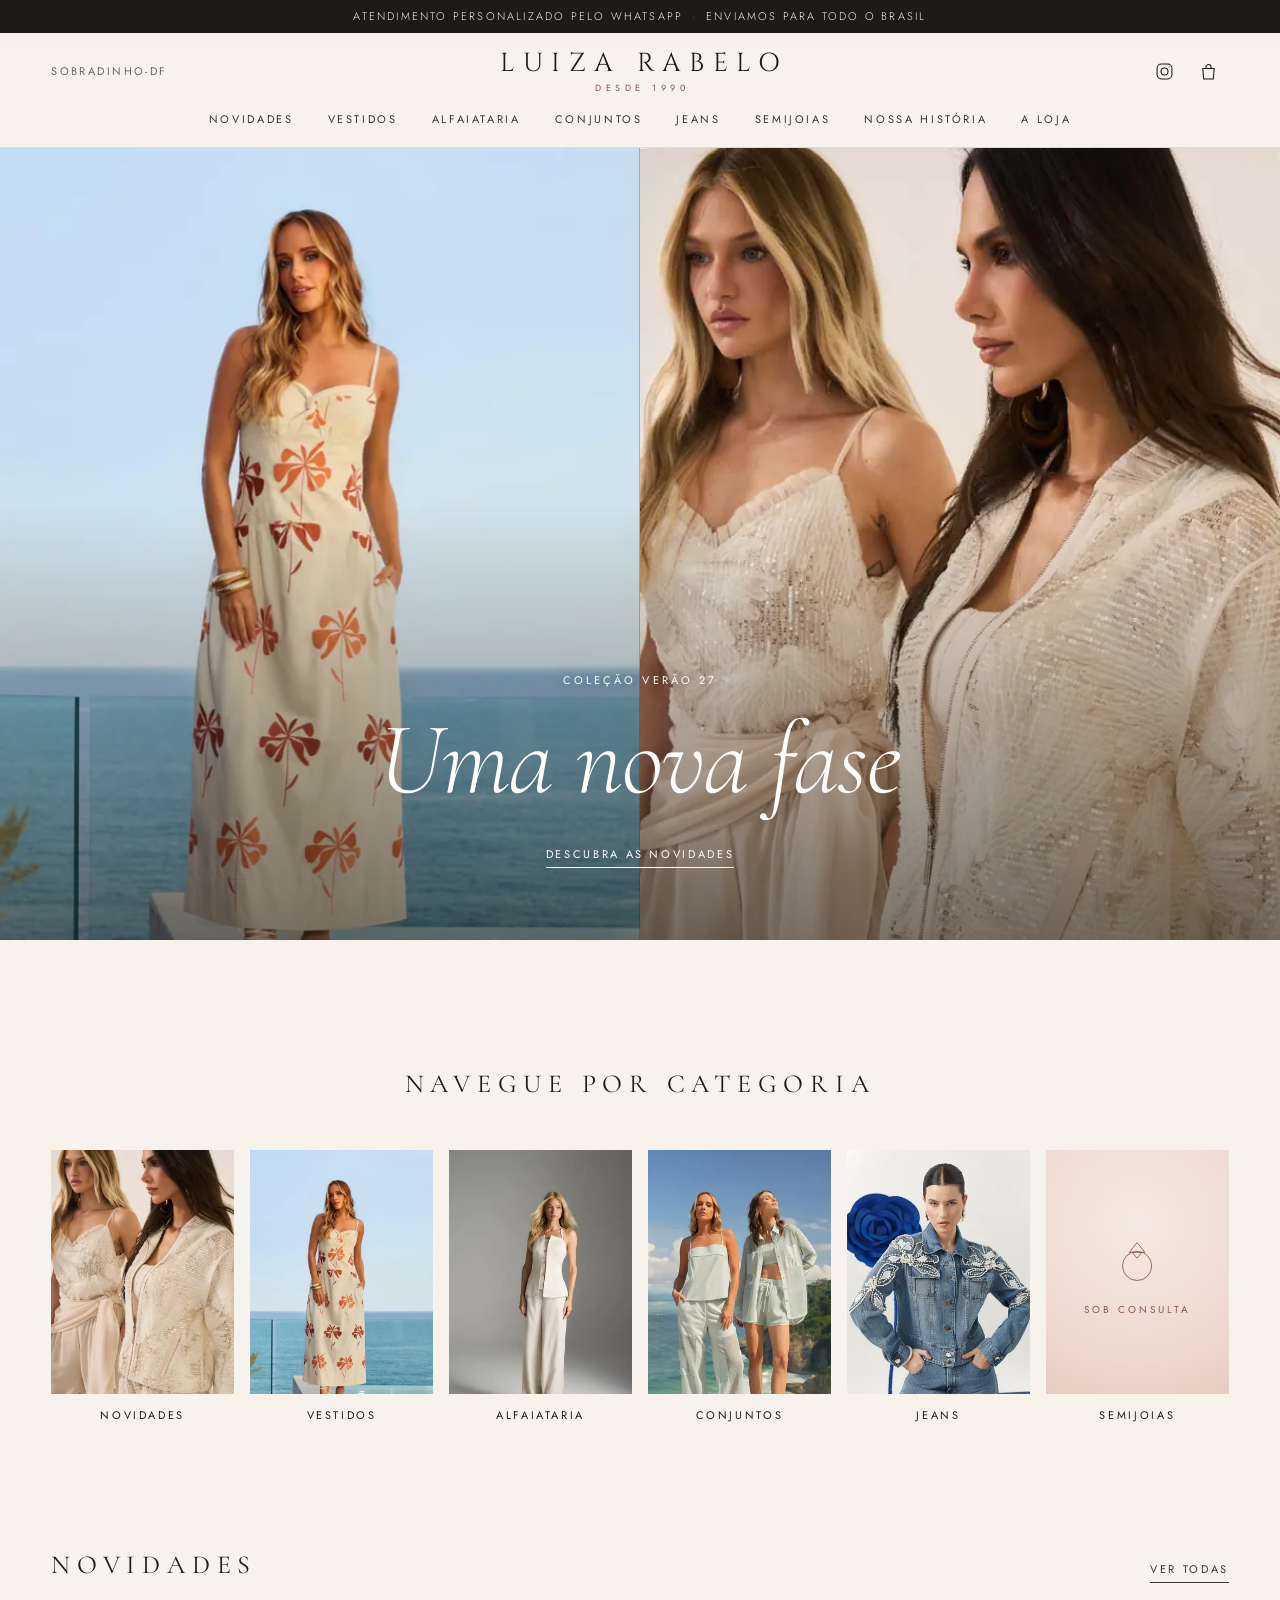
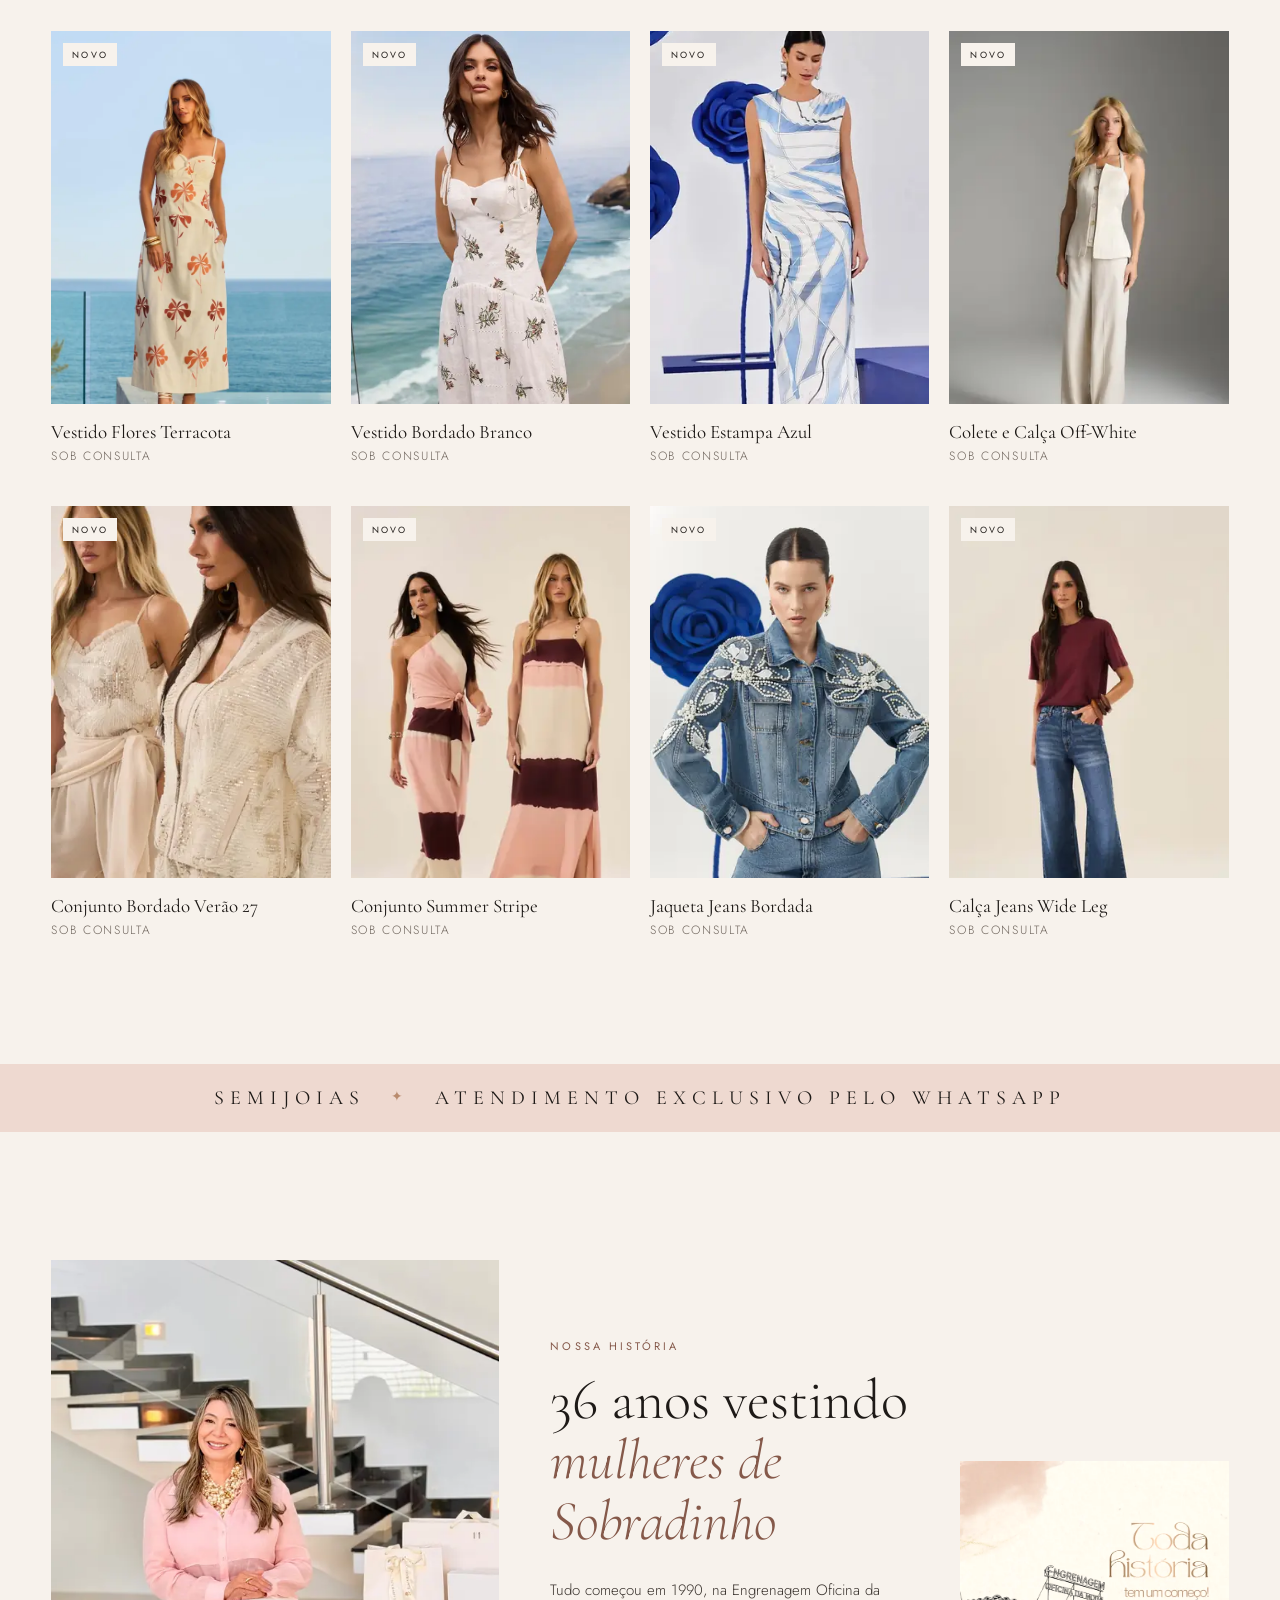
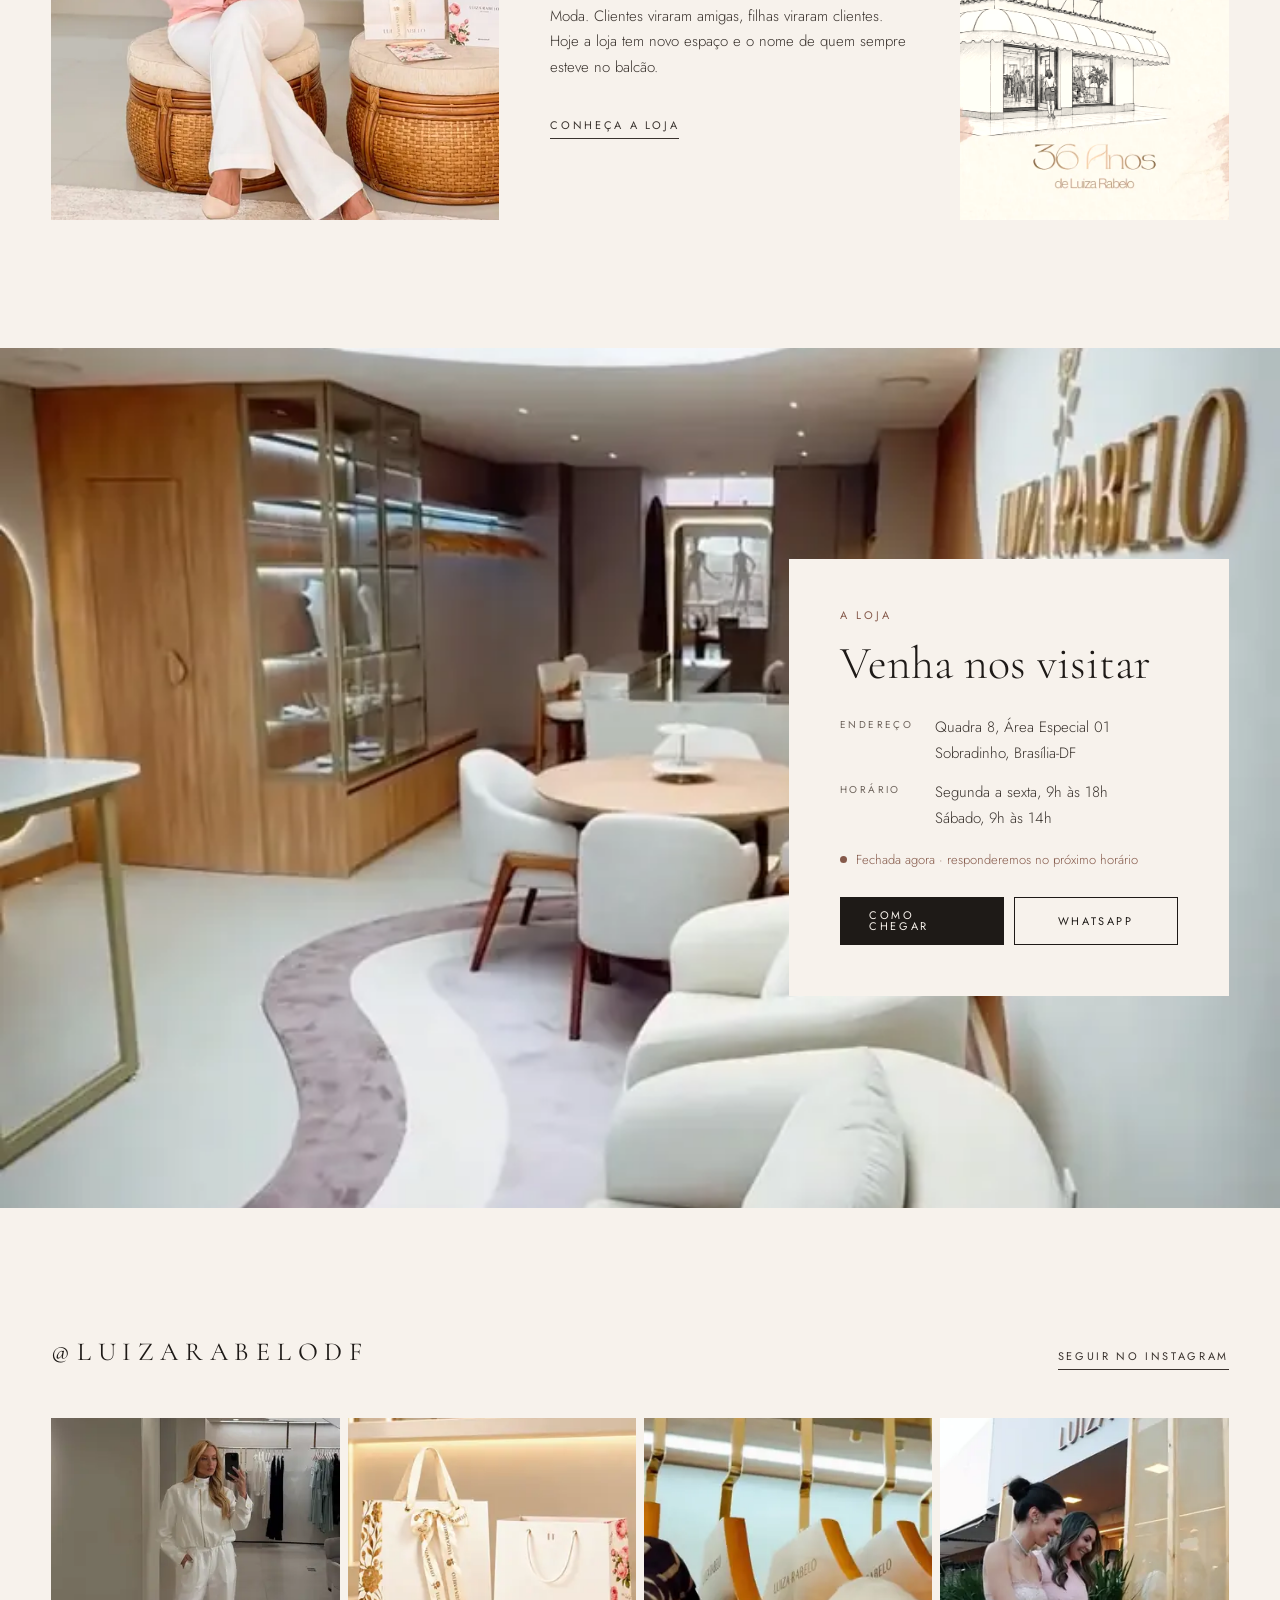
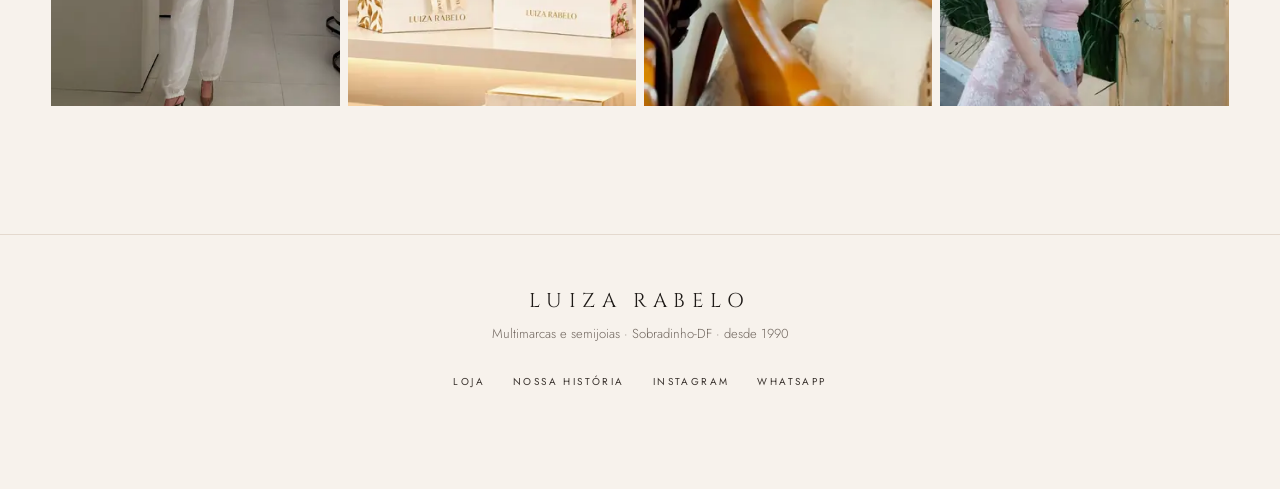
==== commit 01d153b5: "Performance mobile: fontes locais, WebP com srcset, defer, preload do destaque e cache Co-Authored-B" ====
--- a/index.html
+++ b/index.html
@@ -6,22 +6,22 @@
   <title>Luiza Rabelo · Moda feminina e semijoias em Sobradinho-DF</title>
   <meta name="description" content="Multimarcas de moda feminina e semijoias em Sobradinho-DF há 36 anos. Escolha suas peças e finalize com atendimento pelo WhatsApp. Enviamos para todo o Brasil.">
   <meta name="theme-color" content="#F7F2EC">
-  <link rel="canonical" href="https://luiza-rabelo.vercel.app/">
+  <link rel="canonical" href="https://luiza-rabelo-df.vercel.app/">
   <meta property="og:type" content="website">
   <meta property="og:title" content="Luiza Rabelo · Uma nova fase, a mesma essência">
   <meta property="og:description" content="Moda feminina multimarcas e semijoias em Sobradinho-DF, desde 1990.">
-  <meta property="og:url" content="https://luiza-rabelo.vercel.app/">
+  <meta property="og:url" content="https://luiza-rabelo-df.vercel.app/">
   <meta property="og:locale" content="pt_BR">
   <meta property="og:site_name" content="Luiza Rabelo">
-  <meta property="og:image" content="https://luiza-rabelo.vercel.app/img/fotos/loja-interior-recepcao-logo-nova-fase.jpg">
+  <meta property="og:image" content="https://luiza-rabelo-df.vercel.app/img/fotos/loja-interior-recepcao-logo-nova-fase.jpg">
   <meta property="og:image:alt" content="Recepção da loja Luiza Rabelo com o logo dourado na parede">
   <meta name="twitter:card" content="summary_large_image">
   <link rel="icon" href="img/favicon.svg" type="image/svg+xml">
   <link rel="apple-touch-icon" href="img/fotos/loja-interior-recepcao-logo-nova-fase-m.jpg">
-  <link rel="preconnect" href="https://fonts.googleapis.com">
-  <link rel="preconnect" href="https://fonts.gstatic.com" crossorigin>
-  <link href="https://fonts.googleapis.com/css2?family=Cinzel:wght@400;500&family=Cormorant+Garamond:ital,wght@0,300;0,400;0,500;1,300;1,400&family=Jost:wght@300;400;500&display=swap" rel="stylesheet">
-  <link rel="stylesheet" href="css/estilo.css">
+  <link rel="preload" href="fonts/jost.woff2" as="font" type="font/woff2" crossorigin>
+  <link rel="preload" href="fonts/cormorant-italic.woff2" as="font" type="font/woff2" crossorigin>
+  <link rel="preload" as="image" href="img/fotos/look-vestido-off-white-flores-terracota.webp" imagesrcset="img/fotos/look-vestido-off-white-flores-terracota-m.webp 720w, img/fotos/look-vestido-off-white-flores-terracota-l.webp 1080w, img/fotos/look-vestido-off-white-flores-terracota.webp 1600w" imagesizes="(max-width: 860px) 100vw, 50vw" fetchpriority="high">
+  <link rel="stylesheet" href="css/estilo.css?v=2">
   <script type="application/ld+json">
   {"@context":"https://schema.org","@type":"ClothingStore","name":"Luiza Rabelo","telephone":"+55 61 98280-9293",
    "address":{"@type":"PostalAddress","streetAddress":"Quadra 8, Área Especial 01","addressLocality":"Sobradinho","addressRegion":"DF","postalCode":"73005-080","addressCountry":"BR"},
@@ -38,7 +38,7 @@
       <svg viewBox="0 0 24 24" aria-hidden="true"><path d="M3 7h18M3 12h18M3 17h18"/></svg>
     </button>
     <a class="topo-loja" href="#loja">Sobradinho-DF</a>
-    <a href="index.html" class="logo" aria-label="Luiza Rabelo, página inicial">
+    <a href="/" class="logo" aria-label="Luiza Rabelo, página inicial">
       <span class="logo-nome">Luiza Rabelo</span>
       <span class="logo-sub">desde 1990</span>
     </a>
@@ -53,12 +53,12 @@
     </div>
   </div>
   <nav class="menu" id="menu" aria-label="Principal">
-    <a href="loja.html?cat=novidades">Novidades</a>
-    <a href="loja.html?cat=vestidos">Vestidos</a>
-    <a href="loja.html?cat=alfaiataria">Alfaiataria</a>
-    <a href="loja.html?cat=conjuntos">Conjuntos</a>
-    <a href="loja.html?cat=jeans">Jeans</a>
-    <a href="loja.html?cat=semijoias">Semijoias</a>
+    <a href="/loja?cat=novidades">Novidades</a>
+    <a href="/loja?cat=vestidos">Vestidos</a>
+    <a href="/loja?cat=alfaiataria">Alfaiataria</a>
+    <a href="/loja?cat=conjuntos">Conjuntos</a>
+    <a href="/loja?cat=jeans">Jeans</a>
+    <a href="/loja?cat=semijoias">Semijoias</a>
     <a href="#historia">Nossa história</a>
     <a href="#loja">A loja</a>
   </nav>
@@ -69,15 +69,15 @@
   <!-- HERO -->
   <section class="hero" aria-label="Destaque">
     <figure class="hero-foto hero-foto-a">
-      <img src="img/fotos/look-vestido-off-white-flores-terracota.jpg" alt="Modelo com vestido off-white de flores terracota em frente ao mar" fetchpriority="high">
+      <img src="img/fotos/look-vestido-off-white-flores-terracota.webp" srcset="img/fotos/look-vestido-off-white-flores-terracota-m.webp 720w, img/fotos/look-vestido-off-white-flores-terracota-l.webp 1080w, img/fotos/look-vestido-off-white-flores-terracota.webp 1600w" sizes="(max-width: 860px) 100vw, 50vw" width="1350" height="2400" alt="Modelo com vestido off-white de flores terracota em frente ao mar" fetchpriority="high">
     </figure>
     <figure class="hero-foto hero-foto-b">
-      <img src="img/fotos/look-colecao-verao27-bordado-offwhite.jpg" alt="Duas modelos com peças bordadas off-white da Coleção Verão 27">
+      <img loading="lazy" decoding="async" src="img/fotos/look-colecao-verao27-bordado-offwhite.webp" srcset="img/fotos/look-colecao-verao27-bordado-offwhite-m.webp 720w, img/fotos/look-colecao-verao27-bordado-offwhite-l.webp 1080w, img/fotos/look-colecao-verao27-bordado-offwhite.webp 1600w" sizes="(max-width: 860px) 100vw, 50vw" width="976" height="1730" alt="Duas modelos com peças bordadas off-white da Coleção Verão 27">
     </figure>
     <div class="hero-txt">
       <p class="sobretitulo">Coleção Verão 27</p>
       <h1>Uma nova fase</h1>
-      <a class="link-linha claro" href="loja.html?cat=novidades">Descubra as novidades</a>
+      <a class="link-linha claro" href="/loja?cat=novidades">Descubra as novidades</a>
     </div>
   </section>
 
@@ -91,20 +91,20 @@
   <section class="secao secao-novidades" aria-labelledby="t-novidades">
     <div class="cabeca-secao">
       <h2 class="titulo-secao" id="t-novidades">Novidades</h2>
-      <a class="link-linha" href="loja.html?cat=novidades">Ver todas</a>
+      <a class="link-linha" href="/loja?cat=novidades">Ver todas</a>
     </div>
     <div class="grade" data-grade="novidades" data-limite="8"></div>
   </section>
 
   <!-- FAIXA -->
-  <a class="faixa" href="loja.html?cat=semijoias">
+  <a class="faixa" href="/loja?cat=semijoias">
     <span>Semijoias</span><span class="faixa-ponto">✦</span><span>Atendimento exclusivo pelo WhatsApp</span>
   </a>
 
   <!-- HISTÓRIA -->
   <section class="historia" id="historia" aria-labelledby="t-historia">
     <figure class="historia-foto">
-      <img src="img/fotos/luiza-retrato-escada-loja.jpg" alt="Luiza Rabelo sentada na escada da loja nova" loading="lazy">
+      <img src="img/fotos/luiza-retrato-escada-loja.webp" srcset="img/fotos/luiza-retrato-escada-loja-m.webp 720w, img/fotos/luiza-retrato-escada-loja.webp 1600w" sizes="(max-width: 860px) 100vw, 40vw" width="1215" height="2160" alt="Luiza Rabelo sentada na escada da loja nova" loading="lazy" decoding="async">
     </figure>
     <div class="historia-txt">
       <p class="sobretitulo">Nossa história</p>
@@ -113,14 +113,14 @@
       <a class="link-linha" href="#loja">Conheça a loja</a>
     </div>
     <figure class="historia-desenho">
-      <img src="img/fotos/36-anos-ilustracao-fachada-antiga.jpg" alt="Ilustração da fachada antiga da Engrenagem Oficina da Moda" loading="lazy">
+      <img src="img/fotos/36-anos-ilustracao-fachada-antiga.webp" srcset="img/fotos/36-anos-ilustracao-fachada-antiga-m.webp 720w, img/fotos/36-anos-ilustracao-fachada-antiga.webp 1600w" sizes="(max-width: 860px) 100vw, 40vw" width="1600" height="2002" alt="Ilustração da fachada antiga da Engrenagem Oficina da Moda" loading="lazy" decoding="async">
     </figure>
   </section>
 
   <!-- A LOJA -->
   <section class="loja" id="loja" aria-labelledby="t-loja">
     <figure class="loja-foto">
-      <img src="img/fotos/loja-interior-salao-sofa-curvo.jpg" alt="Salão da loja nova com sofá curvo e mesa de madeira" loading="lazy">
+      <img src="img/fotos/loja-interior-salao-sofa-curvo.webp" srcset="img/fotos/loja-interior-salao-sofa-curvo.webp 720w" sizes="100vw" width="720" height="1280" alt="Salão da loja nova com sofá curvo e mesa de madeira" loading="lazy" decoding="async">
     </figure>
     <div class="loja-cartao">
       <p class="sobretitulo">A loja</p>
@@ -144,10 +144,10 @@
       <a class="link-linha" href="https://www.instagram.com/luizarabelodf/" target="_blank" rel="noopener">Seguir no Instagram</a>
     </div>
     <div class="insta-grade">
-      <a href="https://www.instagram.com/luizarabelodf/" target="_blank" rel="noopener"><img src="img/fotos/look-total-white-loja-m.jpg" alt="Look total white dentro da loja" loading="lazy"></a>
-      <a href="https://www.instagram.com/luizarabelodf/" target="_blank" rel="noopener"><img src="img/fotos/loja-sacolas-embalagens-marca-m.jpg" alt="Sacolas e embalagens da marca" loading="lazy"></a>
-      <a href="https://www.instagram.com/luizarabelodf/" target="_blank" rel="noopener"><img src="img/fotos/loja-interior-araras-cabides-madeira-m.jpg" alt="Araras com cabides de madeira" loading="lazy"></a>
-      <a href="https://www.instagram.com/luizarabelodf/" target="_blank" rel="noopener"><img src="img/fotos/loja-fachada-nova-clientes-m.jpg" alt="Clientes em frente à fachada nova" loading="lazy"></a>
+      <a href="https://www.instagram.com/luizarabelodf/" target="_blank" rel="noopener"><img src="img/fotos/look-total-white-loja-m.webp" srcset="img/fotos/look-total-white-loja-s.webp 400w, img/fotos/look-total-white-loja-m.webp 720w" sizes="(max-width: 600px) 50vw, 25vw" width="1440" height="1920" alt="Look total white dentro da loja" loading="lazy" decoding="async"></a>
+      <a href="https://www.instagram.com/luizarabelodf/" target="_blank" rel="noopener"><img src="img/fotos/loja-sacolas-embalagens-marca-m.webp" srcset="img/fotos/loja-sacolas-embalagens-marca-s.webp 400w, img/fotos/loja-sacolas-embalagens-marca-m.webp 720w" sizes="(max-width: 600px) 50vw, 25vw" width="720" height="1280" alt="Sacolas e embalagens da marca" loading="lazy" decoding="async"></a>
+      <a href="https://www.instagram.com/luizarabelodf/" target="_blank" rel="noopener"><img src="img/fotos/loja-interior-araras-cabides-madeira-m.webp" srcset="img/fotos/loja-interior-araras-cabides-madeira-s.webp 400w, img/fotos/loja-interior-araras-cabides-madeira-m.webp 720w" sizes="(max-width: 600px) 50vw, 25vw" width="720" height="1280" alt="Araras com cabides de madeira" loading="lazy" decoding="async"></a>
+      <a href="https://www.instagram.com/luizarabelodf/" target="_blank" rel="noopener"><img src="img/fotos/loja-fachada-nova-clientes-m.webp" srcset="img/fotos/loja-fachada-nova-clientes-s.webp 400w, img/fotos/loja-fachada-nova-clientes-m.webp 720w" sizes="(max-width: 600px) 50vw, 25vw" width="720" height="1280" alt="Clientes em frente à fachada nova" loading="lazy" decoding="async"></a>
     </div>
   </section>
 
@@ -157,7 +157,7 @@
   <p class="logo-nome">Luiza Rabelo</p>
   <p>Multimarcas e semijoias · Sobradinho-DF · desde 1990</p>
   <nav class="rodape-links" aria-label="Rodapé">
-    <a href="loja.html">Loja</a>
+    <a href="/loja">Loja</a>
     <a href="#historia">Nossa história</a>
     <a href="https://www.instagram.com/luizarabelodf/" target="_blank" rel="noopener">Instagram</a>
     <a href="#" data-whats="Olá! Vim pelo site e gostaria de atendimento.">WhatsApp</a>
@@ -201,7 +201,7 @@
     <ul class="sacola-itens" data-sacola-itens></ul>
     <div class="sacola-vazia" data-sacola-vazia>
       <p>Sua sacola está vazia.</p>
-      <a class="link-linha" href="loja.html">Ver a loja</a>
+      <a class="link-linha" href="/loja">Ver a loja</a>
     </div>
     <div class="sacola-fim" data-sacola-fim hidden>
       <p class="sacola-nota">Pagamento, frete e disponibilidade são confirmados com a nossa equipe no WhatsApp.</p>
@@ -212,7 +212,7 @@
 
 <div class="toast" data-toast role="status" aria-live="polite"></div>
 
-<script src="js/catalogo.js"></script>
-<script src="js/site.js"></script>
+<script src="js/catalogo.js?v=2" defer></script>
+<script src="js/site.js?v=2" defer></script>
 </body>
 </html>
--- a/css/estilo.css
+++ b/css/estilo.css
@@ -3,6 +3,12 @@
    Referências: Vivara (cabeçalho, categorias, faixa rosê),
    Toteme/Sézane (respiro, foto grande), Jacquemus (hero 50/50)
    ========================================================= */
+
+/* fontes locais (antes vinham do Google Fonts) */
+@font-face { font-family: "Cinzel"; font-style: normal; font-weight: 400 500; font-display: swap; src: url("../fonts/cinzel.woff2") format("woff2"); unicode-range: U+0000-00FF, U+0131, U+0152-0153, U+02BB-02BC, U+02C6, U+02DA, U+02DC, U+0304, U+0308, U+0329, U+2000-206F, U+20AC, U+2122, U+2191, U+2193, U+2212, U+2215, U+FEFF, U+FFFD; }
+@font-face { font-family: "Cormorant Garamond"; font-style: italic; font-weight: 300 400; font-display: swap; src: url("../fonts/cormorant-italic.woff2") format("woff2"); unicode-range: U+0000-00FF, U+0131, U+0152-0153, U+02BB-02BC, U+02C6, U+02DA, U+02DC, U+0304, U+0308, U+0329, U+2000-206F, U+20AC, U+2122, U+2191, U+2193, U+2212, U+2215, U+FEFF, U+FFFD; }
+@font-face { font-family: "Cormorant Garamond"; font-style: normal; font-weight: 300 500; font-display: swap; src: url("../fonts/cormorant.woff2") format("woff2"); unicode-range: U+0000-00FF, U+0131, U+0152-0153, U+02BB-02BC, U+02C6, U+02DA, U+02DC, U+0304, U+0308, U+0329, U+2000-206F, U+20AC, U+2122, U+2191, U+2193, U+2212, U+2215, U+FEFF, U+FFFD; }
+@font-face { font-family: "Jost"; font-style: normal; font-weight: 300 500; font-display: swap; src: url("../fonts/jost.woff2") format("woff2"); unicode-range: U+0000-00FF, U+0131, U+0152-0153, U+02BB-02BC, U+02C6, U+02DA, U+02DC, U+0304, U+0308, U+0329, U+2000-206F, U+20AC, U+2122, U+2191, U+2193, U+2212, U+2215, U+FEFF, U+FFFD; }
 
 :root {
   --creme: #F7F2EC;
@@ -35,7 +41,7 @@
   -webkit-font-smoothing: antialiased;
   overflow-x: hidden;
 }
-img { display: block; max-width: 100%; }
+img { display: block; max-width: 100%; height: auto; }
 a { color: inherit; text-decoration: none; }
 button { font: inherit; color: inherit; background: none; border: 0; cursor: pointer; padding: 0; }
 figure { margin: 0; }
@@ -43,6 +49,7 @@
 em { font-style: italic; }
 :focus-visible { outline: 2px solid var(--rose-esc); outline-offset: 3px; }
 .hero :focus-visible, .aviso :focus-visible { outline-color: var(--nude); }
+[hidden] { display: none !important; }
 .sr { position: absolute; width: 1px; height: 1px; overflow: hidden; clip: rect(0 0 0 0); }
 .cheio { fill: currentColor; stroke: none; }
 
